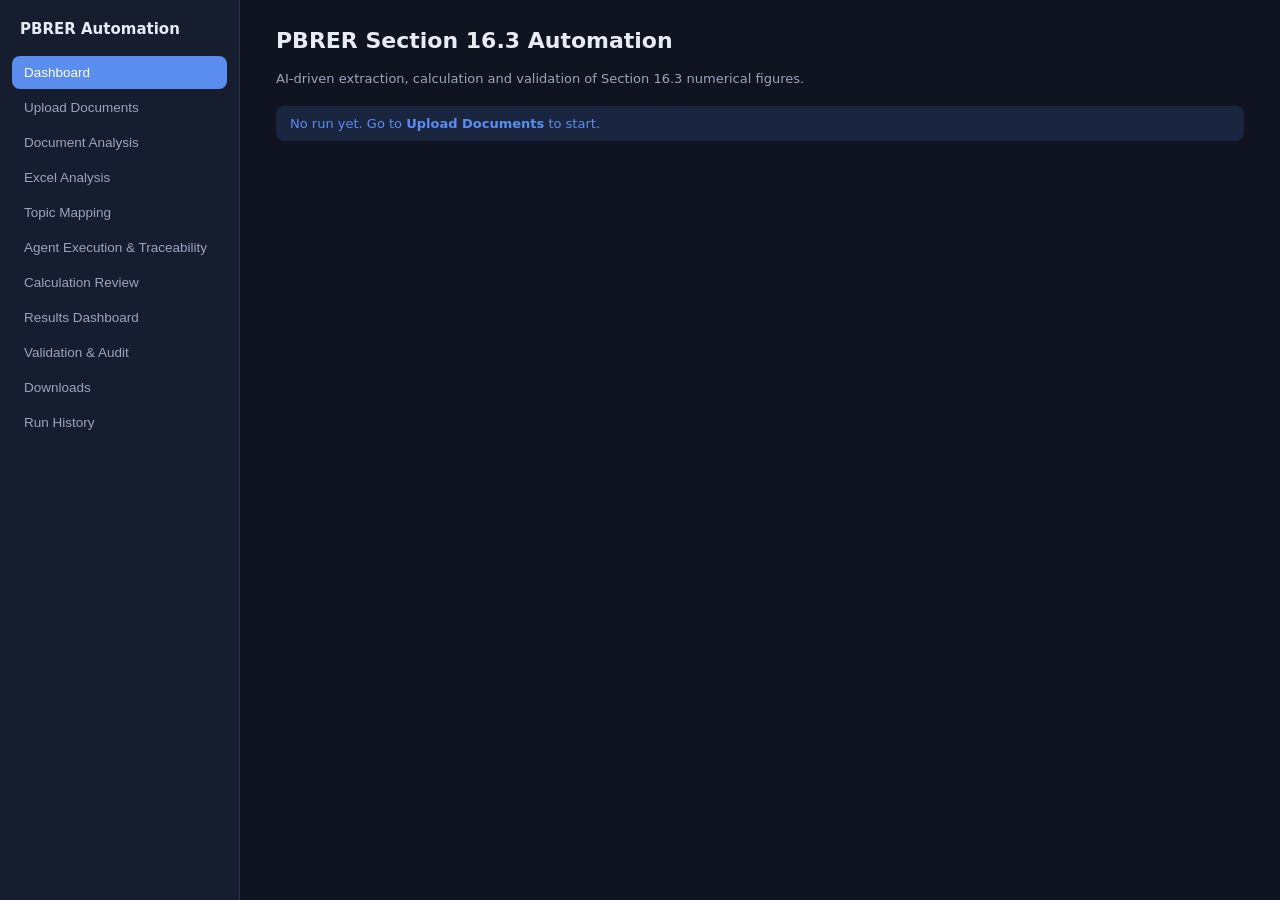
==== pbrer_automation/web/index.html @ 833a1dbe "Migrate frontend to React+FastAPI; wire real AWS Bedrock LLM calls end-to-end Frontend: replace the " ====
<!DOCTYPE html>
<html lang="en">
<head>
  <meta charset="UTF-8" />
  <meta name="viewport" content="width=device-width, initial-scale=1.0" />
  <title>PBRER Section 16.3 Automation</title>
  <link rel="stylesheet" href="css/app.css" />
</head>
<body>
  <div id="root">Loading...</div>

  <!-- Vendored, no npm/build step: plain UMD globals -->
  <script src="vendor/react.production.min.js"></script>
  <script src="vendor/react-dom.production.min.js"></script>
  <script src="vendor/htm.js"></script>

  <script type="module" src="js/app.js"></script>
</body>
</html>
---- pbrer_automation/web/css/app.css ----
:root {
  --bg: #0f1420;
  --surface: #161d2e;
  --surface-alt: #1c2438;
  --border: #2a3350;
  --text: #e7ebf3;
  --text-dim: #9aa5bd;
  --accent: #5b8def;
  --ok: #3ecf8e;
  --warn: #e8b339;
  --fail: #e5586a;
  --radius: 8px;
}

* { box-sizing: border-box; }

body {
  margin: 0;
  font-family: "Segoe UI", system-ui, -apple-system, sans-serif;
  background: var(--bg);
  color: var(--text);
}

#root { display: flex; min-height: 100vh; }

.sidebar {
  width: 240px;
  flex-shrink: 0;
  background: var(--surface);
  border-right: 1px solid var(--border);
  padding: 20px 12px;
}

.sidebar h1 {
  font-size: 15px;
  font-weight: 600;
  margin: 0 8px 18px;
  color: var(--text);
}

.nav-item {
  display: block;
  width: 100%;
  text-align: left;
  padding: 9px 12px;
  margin-bottom: 2px;
  border: none;
  background: none;
  color: var(--text-dim);
  border-radius: var(--radius);
  font-size: 13.5px;
  cursor: pointer;
}

.nav-item:hover { background: var(--surface-alt); color: var(--text); }
.nav-item.active { background: var(--accent); color: white; }

.main { flex: 1; padding: 28px 36px; max-width: 1080px; }

.main h2 { margin-top: 0; font-size: 22px; }

.caption { color: var(--text-dim); font-size: 13px; margin-bottom: 20px; }

.card {
  background: var(--surface);
  border: 1px solid var(--border);
  border-radius: var(--radius);
  padding: 16px 18px;
  margin-bottom: 14px;
}

.card-row { display: flex; gap: 14px; flex-wrap: wrap; }

.stat {
  background: var(--surface);
  border: 1px solid var(--border);
  border-radius: var(--radius);
  padding: 14px 18px;
  min-width: 150px;
}

.stat .label { font-size: 12px; color: var(--text-dim); margin-bottom: 4px; }
.stat .value { font-size: 24px; font-weight: 600; }

table { width: 100%; border-collapse: collapse; font-size: 13px; }
th, td { text-align: left; padding: 7px 10px; border-bottom: 1px solid var(--border); }
th { color: var(--text-dim); font-weight: 500; font-size: 12px; text-transform: uppercase; }

.badge {
  display: inline-block;
  padding: 2px 8px;
  border-radius: 999px;
  font-size: 11.5px;
  font-weight: 600;
}
.badge.ok, .badge.match, .badge.verified, .badge.pass { background: rgba(62,207,142,.18); color: var(--ok); }
.badge.warn, .badge.warning, .badge.unverified { background: rgba(232,179,57,.18); color: var(--warn); }
.badge.fail, .badge.mismatch, .badge.failed, .badge.error { background: rgba(229,88,106,.18); color: var(--fail); }

.btn {
  background: var(--accent);
  color: white;
  border: none;
  padding: 9px 18px;
  border-radius: var(--radius);
  font-size: 13.5px;
  cursor: pointer;
}
.btn:disabled { opacity: .4; cursor: not-allowed; }
.btn.secondary { background: var(--surface-alt); color: var(--text); border: 1px solid var(--border); }

input[type="file"], input[type="date"], input[type="text"], select {
  background: var(--surface-alt);
  border: 1px solid var(--border);
  color: var(--text);
  padding: 7px 10px;
  border-radius: 6px;
  font-size: 13px;
}

.field { margin-bottom: 14px; }
.field label { display: block; font-size: 12.5px; color: var(--text-dim); margin-bottom: 5px; }

.banner { padding: 10px 14px; border-radius: var(--radius); font-size: 13px; margin-bottom: 14px; }
.banner.info { background: rgba(91,141,239,.15); color: var(--accent); }
.banner.warn { background: rgba(232,179,57,.15); color: var(--warn); }
.banner.error { background: rgba(229,88,106,.15); color: var(--fail); }

.spinner {
  display: inline-block; width: 14px; height: 14px;
  border: 2px solid var(--border); border-top-color: var(--accent);
  border-radius: 50%; animation: spin 0.8s linear infinite; margin-right: 8px; vertical-align: middle;
}
@keyframes spin { to { transform: rotate(360deg); } }

.trace-line { font-family: Consolas, monospace; font-size: 12px; padding: 3px 0; border-bottom: 1px solid var(--border); }
.trace-line .ts { color: var(--text-dim); margin-right: 8px; }

details > summary { cursor: pointer; padding: 6px 0; }
pre { white-space: pre-wrap; word-break: break-word; font-size: 12px; background: var(--surface-alt); padding: 10px; border-radius: 6px; }
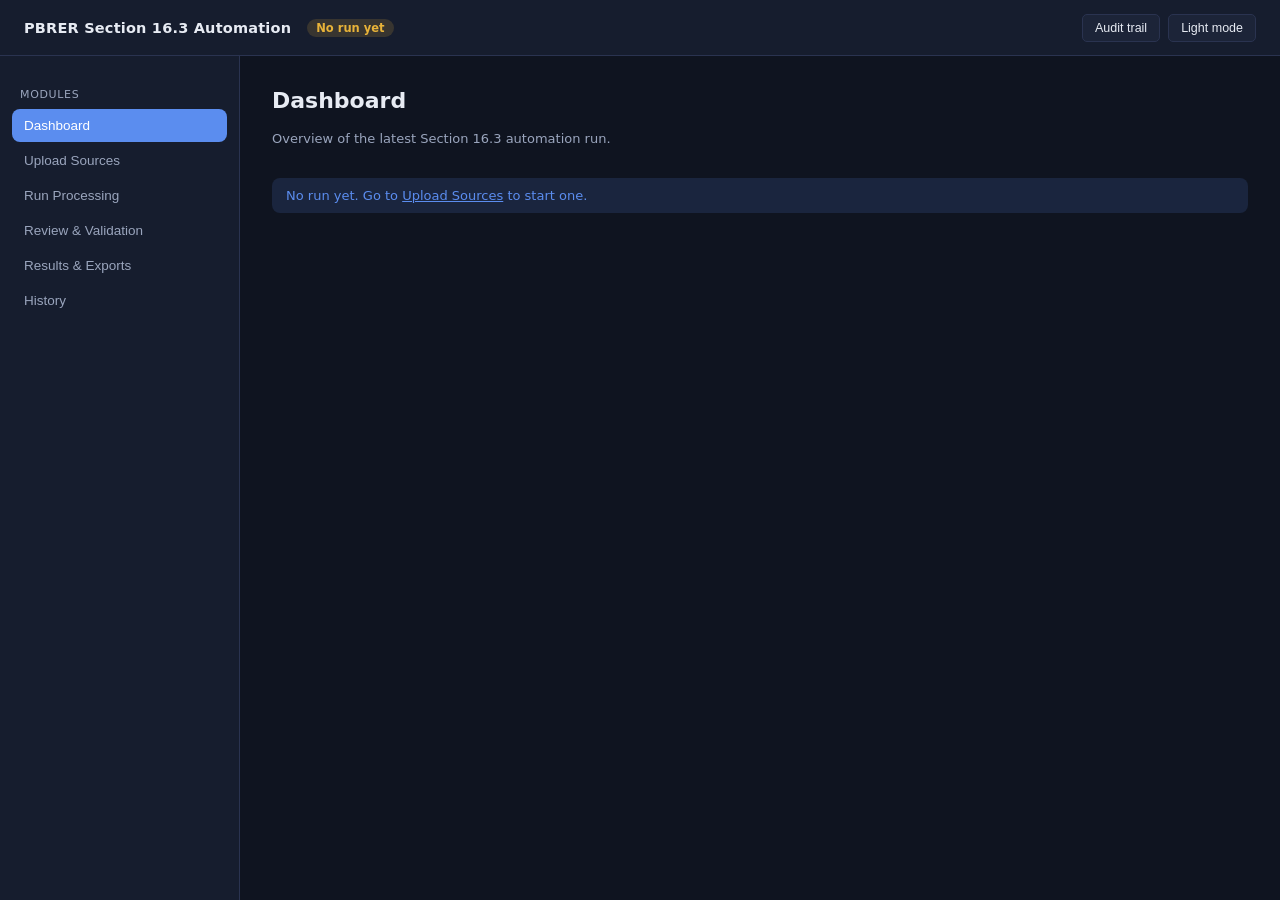
==== commit 13b689a5: "Add AI score validation, case ratio display, and fix PDF extraction - New AI Score Validation Agent " ====
--- a/pbrer_automation/web/index.html
+++ b/pbrer_automation/web/index.html
@@ -4,7 +4,7 @@
   <meta charset="UTF-8" />
   <meta name="viewport" content="width=device-width, initial-scale=1.0" />
   <title>PBRER Section 16.3 Automation</title>
-  <link rel="stylesheet" href="css/app.css" />
+  <link rel="stylesheet" href="css/app.css?v=2" />
 </head>
 <body>
   <div id="root">Loading...</div>
@@ -14,6 +14,9 @@
   <script src="vendor/react-dom.production.min.js"></script>
   <script src="vendor/htm.js"></script>
 
-  <script type="module" src="js/app.js"></script>
+  <!-- ?v= is bumped whenever app.js or its page imports change -- browsers
+       otherwise keep serving an old cached module graph (e.g. an import of
+       a since-deleted page file) even after a normal reload. -->
+  <script type="module" src="js/app.js?v=2"></script>
 </body>
 </html>
--- a/pbrer_automation/web/css/app.css
+++ b/pbrer_automation/web/css/app.css
@@ -1,45 +1,145 @@
+/* ---------------------------------------------------------------------
+   Design tokens. Dark is the default (no data-theme attr or
+   data-theme="dark"); data-theme="light" overrides the palette only --
+   every other token (radius, spacing, shadow) is theme-independent.
+--------------------------------------------------------------------- */
 :root {
+  --radius: 8px;
+  --radius-sm: 5px;
+  --radius-lg: 12px;
+  --space-1: 4px;
+  --space-2: 8px;
+  --space-3: 12px;
+  --space-4: 16px;
+  --space-5: 24px;
+  --space-6: 32px;
+  --sidebar-w: 240px;
+  --rail-w: 340px;
+  --font: "Segoe UI", system-ui, -apple-system, sans-serif;
+}
+
+:root, :root[data-theme="dark"] {
   --bg: #0f1420;
   --surface: #161d2e;
   --surface-alt: #1c2438;
+  --surface-raised: #202a42;
   --border: #2a3350;
   --text: #e7ebf3;
   --text-dim: #9aa5bd;
   --accent: #5b8def;
+  --accent-contrast: #ffffff;
   --ok: #3ecf8e;
   --warn: #e8b339;
   --fail: #e5586a;
-  --radius: 8px;
+  --shadow: 0 2px 10px rgba(0, 0, 0, 0.35);
+  --overlay: rgba(6, 9, 16, 0.6);
+}
+
+:root[data-theme="light"] {
+  --bg: #f4f6fb;
+  --surface: #ffffff;
+  --surface-alt: #eef1f8;
+  --surface-raised: #ffffff;
+  --border: #d9dfec;
+  --text: #171c2c;
+  --text-dim: #5b6479;
+  --accent: #3568d4;
+  --accent-contrast: #ffffff;
+  --ok: #1a9c67;
+  --warn: #a2730a;
+  --fail: #c13050;
+  --shadow: 0 2px 10px rgba(23, 28, 44, 0.08);
+  --overlay: rgba(23, 28, 44, 0.35);
 }
 
 * { box-sizing: border-box; }
 
 body {
   margin: 0;
-  font-family: "Segoe UI", system-ui, -apple-system, sans-serif;
+  font-family: var(--font);
   background: var(--bg);
   color: var(--text);
-}
-
-#root { display: flex; min-height: 100vh; }
+  transition: background-color .15s ease, color .15s ease;
+}
+
+#root { display: flex; flex-direction: column; min-height: 100vh; }
+
+a { color: var(--accent); }
+
+.sr-only {
+  position: absolute; width: 1px; height: 1px; padding: 0; margin: -1px;
+  overflow: hidden; clip: rect(0, 0, 0, 0); white-space: nowrap; border: 0;
+}
+
+:focus-visible {
+  outline: 2px solid var(--accent);
+  outline-offset: 2px;
+}
+
+/* -----------------------------------------------------------------
+   Top bar -- global chrome, not a nav item: brand, run status,
+   audit-trail access, theme toggle. Present on every page.
+----------------------------------------------------------------- */
+.topbar {
+  display: flex;
+  align-items: center;
+  gap: var(--space-4);
+  height: 56px;
+  flex-shrink: 0;
+  padding: 0 var(--space-5);
+  background: var(--surface);
+  border-bottom: 1px solid var(--border);
+}
+
+.topbar .brand {
+  font-size: 14.5px;
+  font-weight: 700;
+  letter-spacing: .2px;
+}
+
+.topbar .spacer { flex: 1; }
+
+.topbar-actions { display: flex; align-items: center; gap: var(--space-2); }
+
+.icon-btn {
+  display: inline-flex;
+  align-items: center;
+  gap: var(--space-2);
+  background: var(--surface-alt);
+  border: 1px solid var(--border);
+  color: var(--text);
+  padding: 6px 12px;
+  border-radius: var(--radius-sm);
+  font-size: 12.5px;
+  cursor: pointer;
+}
+.icon-btn:hover { background: var(--surface-raised); }
+
+/* -----------------------------------------------------------------
+   App shell: sidebar + main content, below the top bar.
+----------------------------------------------------------------- */
+.app-body { display: flex; flex: 1; min-height: 0; }
 
 .sidebar {
-  width: 240px;
+  width: var(--sidebar-w);
   flex-shrink: 0;
   background: var(--surface);
   border-right: 1px solid var(--border);
-  padding: 20px 12px;
-}
-
-.sidebar h1 {
-  font-size: 15px;
-  font-weight: 600;
-  margin: 0 8px 18px;
-  color: var(--text);
+  padding: var(--space-5) var(--space-3);
+}
+
+.sidebar .nav-label {
+  font-size: 11px;
+  text-transform: uppercase;
+  letter-spacing: .06em;
+  color: var(--text-dim);
+  margin: var(--space-2) var(--space-2) var(--space-2);
 }
 
 .nav-item {
-  display: block;
+  display: flex;
+  align-items: center;
+  gap: var(--space-2);
   width: 100%;
   text-align: left;
   padding: 9px 12px;
@@ -53,78 +153,117 @@
 }
 
 .nav-item:hover { background: var(--surface-alt); color: var(--text); }
-.nav-item.active { background: var(--accent); color: white; }
-
-.main { flex: 1; padding: 28px 36px; max-width: 1080px; }
+.nav-item.active { background: var(--accent); color: var(--accent-contrast); }
+
+.main { flex: 1; min-width: 0; padding: var(--space-6) var(--space-6); max-width: 1320px; overflow-y: auto; }
 
 .main h2 { margin-top: 0; font-size: 22px; }
-
-.caption { color: var(--text-dim); font-size: 13px; margin-bottom: 20px; }
-
+.main h3 { font-size: 15.5px; }
+
+.caption { color: var(--text-dim); font-size: 13px; margin-bottom: var(--space-4); }
+
+.page-head {
+  display: flex;
+  align-items: flex-start;
+  justify-content: space-between;
+  gap: var(--space-4);
+  margin-bottom: var(--space-4);
+}
+
+/* -----------------------------------------------------------------
+   Cards, KPI grid
+----------------------------------------------------------------- */
 .card {
   background: var(--surface);
   border: 1px solid var(--border);
   border-radius: var(--radius);
-  padding: 16px 18px;
-  margin-bottom: 14px;
-}
-
-.card-row { display: flex; gap: 14px; flex-wrap: wrap; }
-
-.stat {
+  box-shadow: var(--shadow);
+  padding: var(--space-4) var(--space-4);
+  margin-bottom: var(--space-3);
+}
+
+.card-row { display: flex; gap: var(--space-3); flex-wrap: wrap; }
+
+.kpi-grid {
+  display: grid;
+  grid-template-columns: repeat(auto-fit, minmax(190px, 1fr));
+  gap: var(--space-3);
+  margin-bottom: var(--space-5);
+}
+
+.stat, .stat-card {
   background: var(--surface);
   border: 1px solid var(--border);
   border-radius: var(--radius);
-  padding: 14px 18px;
+  box-shadow: var(--shadow);
+  padding: var(--space-4) var(--space-4);
   min-width: 150px;
 }
 
-.stat .label { font-size: 12px; color: var(--text-dim); margin-bottom: 4px; }
-.stat .value { font-size: 24px; font-weight: 600; }
-
+.stat .label, .stat-card .label {
+  font-size: 11.5px;
+  color: var(--text-dim);
+  margin-bottom: var(--space-1);
+  text-transform: uppercase;
+  letter-spacing: .04em;
+}
+.stat .value, .stat-card .value { font-size: 25px; font-weight: 650; line-height: 1.2; }
+.stat-card .sub { font-size: 12px; color: var(--text-dim); margin-top: var(--space-1); }
+
+/* -----------------------------------------------------------------
+   Tables / badges / forms (kept from the original app, extended)
+----------------------------------------------------------------- */
 table { width: 100%; border-collapse: collapse; font-size: 13px; }
-th, td { text-align: left; padding: 7px 10px; border-bottom: 1px solid var(--border); }
-th { color: var(--text-dim); font-weight: 500; font-size: 12px; text-transform: uppercase; }
+th, td { text-align: left; padding: 8px 10px; border-bottom: 1px solid var(--border); }
+th { color: var(--text-dim); font-weight: 600; font-size: 11.5px; text-transform: uppercase; letter-spacing: .03em; }
+tr:hover td { background: var(--surface-alt); }
 
 .badge {
-  display: inline-block;
-  padding: 2px 8px;
+  display: inline-flex;
+  align-items: center;
+  gap: 4px;
+  padding: 2px 9px;
   border-radius: 999px;
   font-size: 11.5px;
   font-weight: 600;
-}
-.badge.ok, .badge.match, .badge.verified, .badge.pass { background: rgba(62,207,142,.18); color: var(--ok); }
-.badge.warn, .badge.warning, .badge.unverified { background: rgba(232,179,57,.18); color: var(--warn); }
-.badge.fail, .badge.mismatch, .badge.failed, .badge.error { background: rgba(229,88,106,.18); color: var(--fail); }
+  white-space: nowrap;
+}
+.badge.ok, .badge.match, .badge.verified, .badge.pass { background: rgba(62,207,142,.16); color: var(--ok); }
+.badge.warn, .badge.warning, .badge.unverified { background: rgba(232,179,57,.16); color: var(--warn); }
+.badge.fail, .badge.mismatch, .badge.failed, .badge.error { background: rgba(229,88,106,.16); color: var(--fail); }
 
 .btn {
   background: var(--accent);
-  color: white;
+  color: var(--accent-contrast);
   border: none;
   padding: 9px 18px;
-  border-radius: var(--radius);
+  border-radius: var(--radius-sm);
   font-size: 13.5px;
+  font-weight: 600;
   cursor: pointer;
 }
 .btn:disabled { opacity: .4; cursor: not-allowed; }
-.btn.secondary { background: var(--surface-alt); color: var(--text); border: 1px solid var(--border); }
-
-input[type="file"], input[type="date"], input[type="text"], select {
+.btn.secondary { background: var(--surface-alt); color: var(--text); border: 1px solid var(--border); font-weight: 500; }
+.btn.block { display: block; width: 100%; text-align: center; }
+
+input[type="file"], input[type="date"], input[type="text"], select, textarea {
   background: var(--surface-alt);
   border: 1px solid var(--border);
   color: var(--text);
   padding: 7px 10px;
-  border-radius: 6px;
+  border-radius: var(--radius-sm);
   font-size: 13px;
-}
-
-.field { margin-bottom: 14px; }
+  font-family: var(--font);
+}
+textarea { width: 100%; resize: vertical; }
+
+.field { margin-bottom: var(--space-4); }
 .field label { display: block; font-size: 12.5px; color: var(--text-dim); margin-bottom: 5px; }
 
-.banner { padding: 10px 14px; border-radius: var(--radius); font-size: 13px; margin-bottom: 14px; }
-.banner.info { background: rgba(91,141,239,.15); color: var(--accent); }
-.banner.warn { background: rgba(232,179,57,.15); color: var(--warn); }
-.banner.error { background: rgba(229,88,106,.15); color: var(--fail); }
+.banner { padding: 10px 14px; border-radius: var(--radius); font-size: 13px; margin-bottom: var(--space-4); }
+.banner.info { background: rgba(91,141,239,.14); color: var(--accent); }
+.banner.warn { background: rgba(232,179,57,.14); color: var(--warn); }
+.banner.error { background: rgba(229,88,106,.14); color: var(--fail); }
 
 .spinner {
   display: inline-block; width: 14px; height: 14px;
@@ -133,8 +272,141 @@
 }
 @keyframes spin { to { transform: rotate(360deg); } }
 
-.trace-line { font-family: Consolas, monospace; font-size: 12px; padding: 3px 0; border-bottom: 1px solid var(--border); }
+.trace-line { font-family: Consolas, monospace; font-size: 12px; padding: 4px 0; border-bottom: 1px solid var(--border); }
 .trace-line .ts { color: var(--text-dim); margin-right: 8px; }
 
 details > summary { cursor: pointer; padding: 6px 0; }
-pre { white-space: pre-wrap; word-break: break-word; font-size: 12px; background: var(--surface-alt); padding: 10px; border-radius: 6px; }
+pre { white-space: pre-wrap; word-break: break-word; font-size: 12px; background: var(--surface-alt); padding: 10px; border-radius: var(--radius-sm); }
+
+/* -----------------------------------------------------------------
+   Stepper (Run Processing)
+----------------------------------------------------------------- */
+.stepper { display: flex; gap: var(--space-2); margin-bottom: var(--space-4); }
+.stepper-step {
+  flex: 1;
+  display: flex;
+  flex-direction: column;
+  gap: 4px;
+  padding: var(--space-3);
+  border-radius: var(--radius);
+  border: 1px solid var(--border);
+  background: var(--surface);
+}
+.stepper-step .dot {
+  width: 9px; height: 9px; border-radius: 50%; background: var(--border);
+}
+.stepper-step.active .dot { background: var(--accent); box-shadow: 0 0 0 4px rgba(91,141,239,.2); }
+.stepper-step.done .dot { background: var(--ok); }
+.stepper-step.failed .dot { background: var(--fail); }
+.stepper-step .title { font-size: 13px; font-weight: 600; }
+.stepper-step .state { font-size: 11.5px; color: var(--text-dim); }
+
+/* -----------------------------------------------------------------
+   Review & Validation 3-pane layout
+----------------------------------------------------------------- */
+.review-layout {
+  display: grid;
+  grid-template-columns: 260px minmax(0, 1fr) var(--rail-w);
+  gap: var(--space-4);
+  align-items: start;
+}
+
+.review-pane {
+  background: var(--surface);
+  border: 1px solid var(--border);
+  border-radius: var(--radius);
+  box-shadow: var(--shadow);
+  min-height: 420px;
+  overflow: hidden;
+}
+
+.review-pane .pane-head {
+  padding: var(--space-3) var(--space-4);
+  border-bottom: 1px solid var(--border);
+  font-size: 12px;
+  font-weight: 700;
+  text-transform: uppercase;
+  letter-spacing: .04em;
+  color: var(--text-dim);
+}
+
+.review-pane .pane-body { padding: var(--space-3); max-height: 70vh; overflow-y: auto; }
+
+.table-list-item {
+  display: flex;
+  align-items: center;
+  justify-content: space-between;
+  gap: var(--space-2);
+  width: 100%;
+  text-align: left;
+  padding: 9px 10px;
+  border: none;
+  background: none;
+  border-radius: var(--radius-sm);
+  color: var(--text);
+  font-size: 13px;
+  cursor: pointer;
+  margin-bottom: 2px;
+}
+.table-list-item:hover { background: var(--surface-alt); }
+.table-list-item.active { background: var(--accent); color: var(--accent-contrast); }
+.table-list-item .section-tag { font-size: 11px; color: var(--text-dim); }
+.table-list-item.active .section-tag { color: rgba(255,255,255,.8); }
+
+@media (max-width: 1180px) {
+  .review-layout { grid-template-columns: 1fr; }
+  .review-pane { min-height: 0; }
+  .review-pane .pane-body { max-height: none; }
+}
+
+/* -----------------------------------------------------------------
+   Tabs (right rail of Review & Validation)
+----------------------------------------------------------------- */
+.tabs { display: flex; border-bottom: 1px solid var(--border); }
+.tab-btn {
+  flex: 1;
+  padding: 10px 8px;
+  text-align: center;
+  background: none;
+  border: none;
+  border-bottom: 2px solid transparent;
+  color: var(--text-dim);
+  font-size: 12px;
+  font-weight: 600;
+  cursor: pointer;
+}
+.tab-btn:hover { color: var(--text); }
+.tab-btn.active { color: var(--accent); border-bottom-color: var(--accent); }
+.tab-panel { padding: var(--space-3) var(--space-4); max-height: 60vh; overflow-y: auto; }
+
+/* -----------------------------------------------------------------
+   Drawer (global Audit Trail slide-over)
+----------------------------------------------------------------- */
+.drawer-overlay {
+  position: fixed; inset: 0; background: var(--overlay); z-index: 40;
+}
+.drawer-panel {
+  position: fixed; top: 0; right: 0; bottom: 0; width: min(560px, 92vw);
+  background: var(--surface); border-left: 1px solid var(--border);
+  box-shadow: var(--shadow); z-index: 41; display: flex; flex-direction: column;
+}
+.drawer-head {
+  display: flex; align-items: center; justify-content: space-between;
+  padding: var(--space-4); border-bottom: 1px solid var(--border);
+}
+.drawer-head h3 { margin: 0; font-size: 15px; }
+.drawer-body { padding: var(--space-4); overflow-y: auto; flex: 1; }
+.drawer-close { background: none; border: none; color: var(--text-dim); font-size: 18px; cursor: pointer; line-height: 1; }
+
+/* -----------------------------------------------------------------
+   Comments
+----------------------------------------------------------------- */
+.comment {
+  border: 1px solid var(--border);
+  border-radius: var(--radius-sm);
+  padding: var(--space-3);
+  margin-bottom: var(--space-2);
+  background: var(--surface-alt);
+}
+.comment .meta { font-size: 11.5px; color: var(--text-dim); margin-bottom: 4px; }
+.comment .body { font-size: 13px; }
